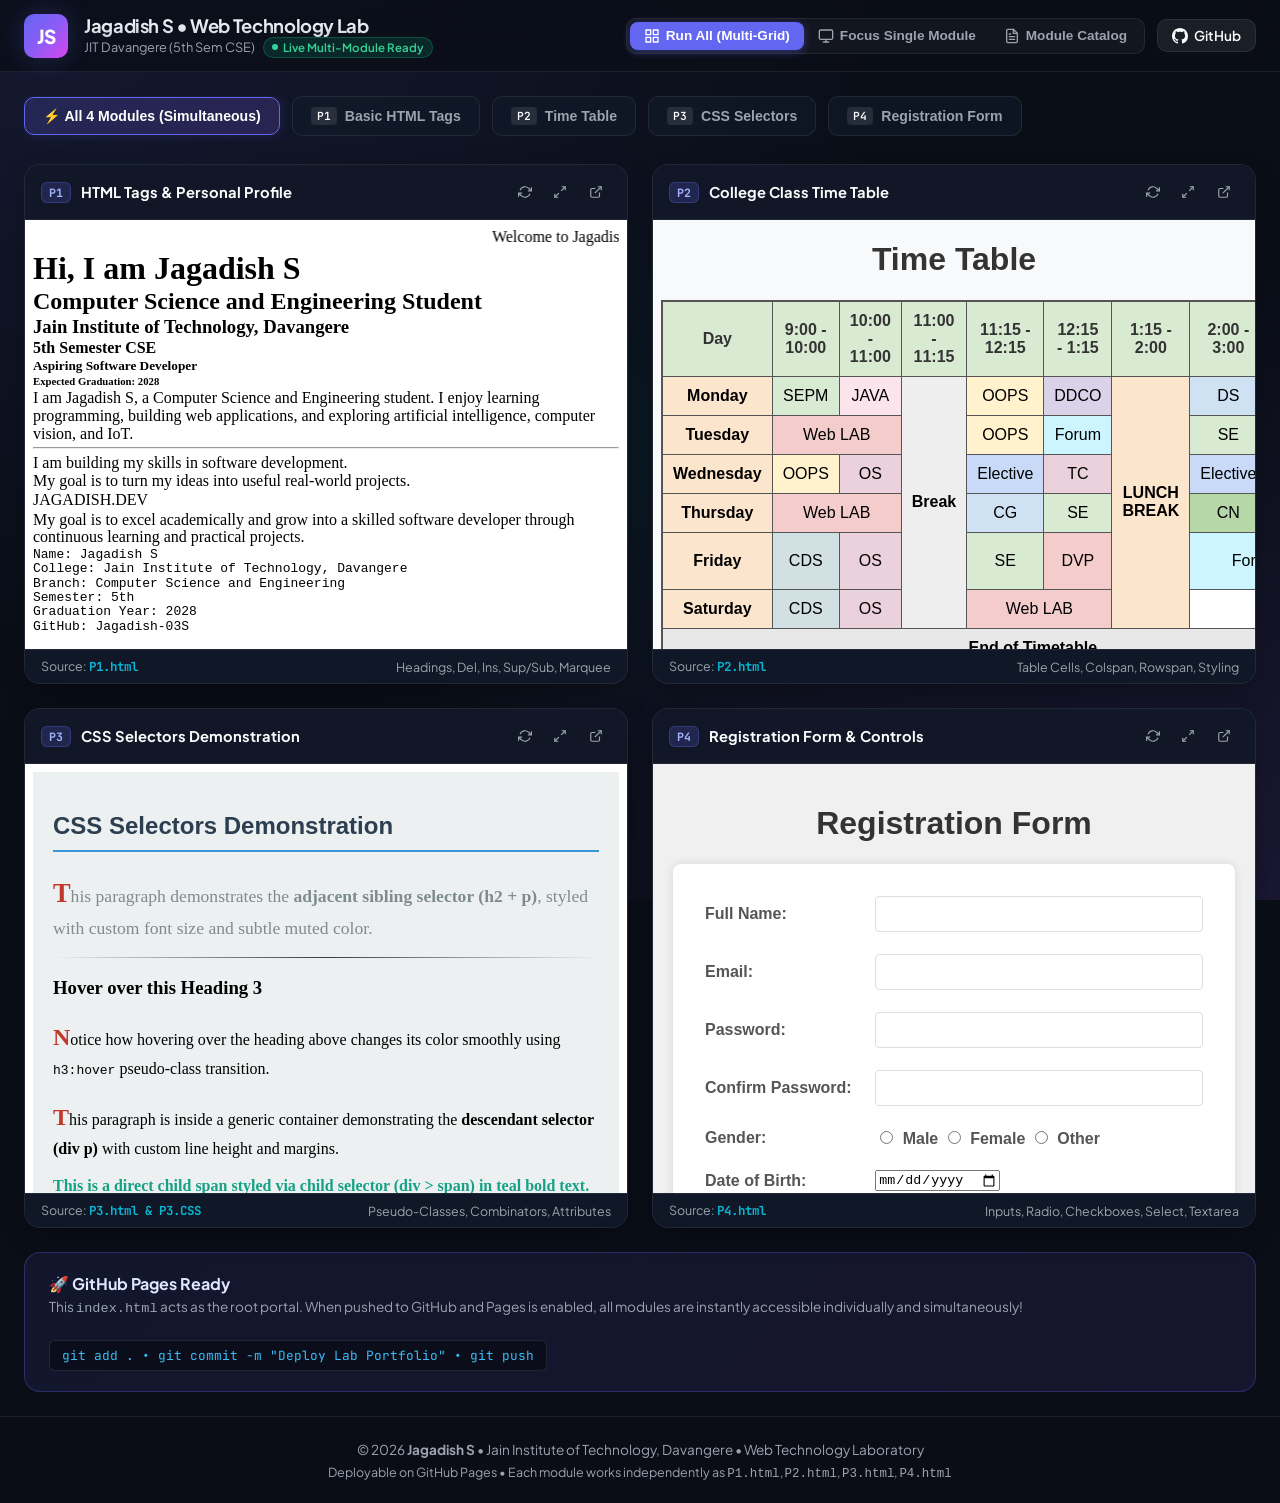
==== index.html @ 19f64f7c "feat: complete Web Technology Lab modules and central portal index.html" ====
<!DOCTYPE html>
<html lang="en">
<head>
    <meta charset="UTF-8">
    <meta name="viewport" content="width=device-width, initial-scale=1.0">
    <title>Web Technology Lab Portal | Jagadish S</title>
    <meta name="description" content="Web Technology Lab Portfolio showcasing all lab experiments as interactive separate modules, deployable to GitHub Pages.">
    
    <!-- Google Fonts -->
    <link rel="preconnect" href="https://fonts.googleapis.com">
    <link rel="preconnect" href="https://fonts.gstatic.com" crossorigin>
    <link href="https://fonts.googleapis.com/css2?family=Plus+Jakarta+Sans:wght@400;500;600;700;800&family=JetBrains+Mono:wght@400;500;600&display=swap" rel="stylesheet">

    <style>
        :root {
            --bg-primary: #0a0e17;
            --bg-secondary: #111827;
            --bg-card: rgba(17, 24, 39, 0.75);
            --bg-card-hover: rgba(31, 41, 55, 0.85);
            --border-color: rgba(255, 255, 255, 0.08);
            --border-hover: rgba(99, 102, 241, 0.5);
            --text-main: #f9fafb;
            --text-muted: #9ca3af;
            --accent-primary: #6366f1;
            --accent-secondary: #8b5cf6;
            --accent-cyan: #06b6d4;
            --accent-emerald: #10b981;
            --accent-amber: #f59e0b;
            --accent-gradient: linear-gradient(135deg, #6366f1 0%, #8b5cf6 50%, #d946ef 100%);
            --glow: 0 0 25px rgba(99, 102, 241, 0.25);
            --radius-lg: 16px;
            --radius-md: 10px;
            --radius-sm: 6px;
            --transition: all 0.25s cubic-bezier(0.4, 0, 0.2, 1);
        }

        * {
            box-sizing: border-box;
            margin: 0;
            padding: 0;
        }

        body {
            font-family: 'Plus Jakarta Sans', -apple-system, BlinkMacSystemFont, sans-serif;
            background-color: var(--bg-primary);
            color: var(--text-main);
            min-height: 100vh;
            display: flex;
            flex-direction: column;
            overflow-x: hidden;
            background-image: 
                radial-gradient(at 0% 0%, rgba(99, 102, 241, 0.12) 0px, transparent 50%),
                radial-gradient(at 100% 100%, rgba(139, 92, 246, 0.12) 0px, transparent 50%),
                radial-gradient(at 50% 50%, rgba(6, 182, 212, 0.06) 0px, transparent 50%);
            background-attachment: fixed;
        }

        /* Top Navigation Header */
        header {
            background: rgba(10, 14, 23, 0.8);
            backdrop-filter: blur(16px);
            -webkit-backdrop-filter: blur(16px);
            border-bottom: 1px solid var(--border-color);
            position: sticky;
            top: 0;
            z-index: 100;
            padding: 0.85rem 1.5rem;
        }

        .header-container {
            max-width: 1600px;
            margin: 0 auto;
            display: flex;
            align-items: center;
            justify-content: space-between;
            gap: 1rem;
            flex-wrap: wrap;
        }

        .brand-group {
            display: flex;
            align-items: center;
            gap: 1rem;
        }

        .brand-logo {
            width: 44px;
            height: 44px;
            background: var(--accent-gradient);
            border-radius: var(--radius-md);
            display: flex;
            align-items: center;
            justify-content: center;
            font-weight: 800;
            font-size: 1.2rem;
            color: white;
            box-shadow: var(--glow);
            letter-spacing: -0.5px;
        }

        .brand-text h1 {
            font-size: 1.15rem;
            font-weight: 700;
            letter-spacing: -0.02em;
            background: linear-gradient(180deg, #ffffff 0%, #cbd5e1 100%);
            -webkit-background-clip: text;
            -webkit-text-fill-color: transparent;
        }

        .brand-text p {
            font-size: 0.8rem;
            color: var(--text-muted);
            display: flex;
            align-items: center;
            gap: 0.5rem;
        }

        .badge-live {
            display: inline-flex;
            align-items: center;
            gap: 5px;
            background: rgba(16, 185, 129, 0.15);
            color: #34d399;
            font-size: 0.72rem;
            padding: 2px 8px;
            border-radius: 9999px;
            border: 1px solid rgba(16, 185, 129, 0.3);
            font-weight: 600;
        }

        .badge-live::before {
            content: '';
            width: 6px;
            height: 6px;
            background-color: #34d399;
            border-radius: 50%;
            animation: pulse 1.5s infinite;
        }

        @keyframes pulse {
            0% { transform: scale(0.95); box-shadow: 0 0 0 0 rgba(52, 211, 153, 0.7); }
            70% { transform: scale(1); box-shadow: 0 0 0 6px rgba(52, 211, 153, 0); }
            100% { transform: scale(0.95); box-shadow: 0 0 0 0 rgba(52, 211, 153, 0); }
        }

        /* View Mode Controls */
        .controls-group {
            display: flex;
            align-items: center;
            gap: 0.75rem;
            flex-wrap: wrap;
        }

        .view-pill-group {
            display: flex;
            background: rgba(255, 255, 255, 0.04);
            padding: 3px;
            border-radius: var(--radius-md);
            border: 1px solid var(--border-color);
        }

        .view-btn {
            background: transparent;
            border: none;
            color: var(--text-muted);
            padding: 6px 14px;
            font-size: 0.85rem;
            font-weight: 600;
            border-radius: calc(var(--radius-md) - 2px);
            cursor: pointer;
            transition: var(--transition);
            display: inline-flex;
            align-items: center;
            gap: 6px;
        }

        .view-btn:hover {
            color: var(--text-main);
        }

        .view-btn.active {
            background: var(--accent-primary);
            color: white;
            box-shadow: 0 2px 10px rgba(99, 102, 241, 0.4);
        }

        .btn-gh {
            display: inline-flex;
            align-items: center;
            gap: 6px;
            background: rgba(255, 255, 255, 0.07);
            border: 1px solid var(--border-color);
            color: var(--text-main);
            padding: 7px 14px;
            border-radius: var(--radius-md);
            font-size: 0.85rem;
            font-weight: 600;
            text-decoration: none;
            transition: var(--transition);
        }

        .btn-gh:hover {
            background: rgba(255, 255, 255, 0.12);
            border-color: rgba(255, 255, 255, 0.2);
            transform: translateY(-1px);
        }

        /* Main Workspace Container */
        main {
            flex: 1;
            max-width: 1600px;
            width: 100%;
            margin: 0 auto;
            padding: 1.5rem;
            display: flex;
            flex-direction: column;
            gap: 1.5rem;
        }

        /* Quick Module Selection Pills */
        .module-selector-bar {
            display: flex;
            align-items: center;
            gap: 0.75rem;
            overflow-x: auto;
            padding-bottom: 0.25rem;
            scrollbar-width: thin;
        }

        .module-tab-btn {
            background: var(--bg-card);
            border: 1px solid var(--border-color);
            color: var(--text-muted);
            padding: 10px 18px;
            border-radius: var(--radius-md);
            font-size: 0.88rem;
            font-weight: 600;
            cursor: pointer;
            transition: var(--transition);
            white-space: nowrap;
            display: flex;
            align-items: center;
            gap: 8px;
        }

        .module-tab-btn:hover {
            background: var(--bg-card-hover);
            color: var(--text-main);
            border-color: rgba(255, 255, 255, 0.2);
        }

        .module-tab-btn.active {
            background: linear-gradient(135deg, rgba(99, 102, 241, 0.2) 0%, rgba(139, 92, 246, 0.2) 100%);
            border-color: var(--accent-primary);
            color: #fff;
            box-shadow: 0 0 15px rgba(99, 102, 241, 0.2);
        }

        .module-tab-btn .tag {
            font-size: 0.7rem;
            padding: 2px 6px;
            border-radius: 4px;
            background: rgba(255, 255, 255, 0.1);
            color: var(--text-main);
            font-family: 'JetBrains Mono', monospace;
        }

        /* --------------------------------------------- */
        /* MODE 1: MULTI-MODULE SIMULTANEOUS GRID VIEW   */
        /* (Runs ALL files at a single time!)            */
        /* --------------------------------------------- */
        .multi-grid-view {
            display: grid;
            grid-template-columns: repeat(2, 1fr);
            gap: 1.5rem;
            width: 100%;
        }

        @media (max-width: 1024px) {
            .multi-grid-view {
                grid-template-columns: 1fr;
            }
        }

        .module-card {
            background: var(--bg-card);
            backdrop-filter: blur(12px);
            border: 1px solid var(--border-color);
            border-radius: var(--radius-lg);
            overflow: hidden;
            display: flex;
            flex-direction: column;
            transition: var(--transition);
            box-shadow: 0 10px 30px -10px rgba(0, 0, 0, 0.5);
            height: 520px;
        }

        .module-card:hover {
            border-color: var(--border-hover);
            box-shadow: 0 12px 35px -5px rgba(99, 102, 241, 0.18);
        }

        .card-header {
            padding: 0.75rem 1rem;
            background: rgba(17, 24, 39, 0.95);
            border-bottom: 1px solid var(--border-color);
            display: flex;
            align-items: center;
            justify-content: space-between;
            gap: 0.5rem;
        }

        .card-title-group {
            display: flex;
            align-items: center;
            gap: 0.65rem;
            min-width: 0;
        }

        .card-badge {
            font-family: 'JetBrains Mono', monospace;
            font-size: 0.72rem;
            font-weight: 700;
            padding: 2px 7px;
            border-radius: var(--radius-sm);
            background: rgba(99, 102, 241, 0.2);
            color: #a5b4fc;
            border: 1px solid rgba(99, 102, 241, 0.3);
            white-space: nowrap;
        }

        .card-title {
            font-size: 0.92rem;
            font-weight: 700;
            white-space: nowrap;
            overflow: hidden;
            text-overflow: ellipsis;
        }

        .card-actions {
            display: flex;
            align-items: center;
            gap: 0.35rem;
        }

        .icon-btn {
            background: transparent;
            border: 1px solid transparent;
            color: var(--text-muted);
            width: 30px;
            height: 30px;
            border-radius: var(--radius-sm);
            display: inline-flex;
            align-items: center;
            justify-content: center;
            cursor: pointer;
            transition: var(--transition);
            text-decoration: none;
        }

        .icon-btn:hover {
            background: rgba(255, 255, 255, 0.08);
            color: var(--text-main);
            border-color: var(--border-color);
        }

        .card-viewport {
            flex: 1;
            background: #ffffff;
            position: relative;
        }

        .card-iframe {
            width: 100%;
            height: 100%;
            border: none;
            display: block;
            background: #ffffff;
        }

        .card-footer {
            padding: 0.5rem 1rem;
            background: rgba(17, 24, 39, 0.9);
            border-top: 1px solid var(--border-color);
            display: flex;
            align-items: center;
            justify-content: space-between;
            font-size: 0.78rem;
            color: var(--text-muted);
        }

        .card-footer .file-path {
            font-family: 'JetBrains Mono', monospace;
            color: var(--accent-cyan);
        }

        /* --------------------------------------------- */
        /* MODE 2: FOCUSED SINGLE-MODULE VIEW            */
        /* --------------------------------------------- */
        .focused-view {
            display: none;
            flex-direction: column;
            gap: 1rem;
            width: 100%;
            flex: 1;
        }

        .focused-view.active {
            display: flex;
        }

        .focus-toolbar {
            background: var(--bg-card);
            border: 1px solid var(--border-color);
            border-radius: var(--radius-lg);
            padding: 1rem 1.25rem;
            display: flex;
            align-items: center;
            justify-content: space-between;
            gap: 1rem;
            flex-wrap: wrap;
        }

        .focus-info h2 {
            font-size: 1.25rem;
            font-weight: 700;
            display: flex;
            align-items: center;
            gap: 0.6rem;
        }

        .focus-info p {
            font-size: 0.85rem;
            color: var(--text-muted);
            margin-top: 0.2rem;
        }

        .focus-tools {
            display: flex;
            align-items: center;
            gap: 0.5rem;
        }

        .device-selector {
            display: flex;
            background: rgba(255, 255, 255, 0.05);
            padding: 3px;
            border-radius: var(--radius-md);
            border: 1px solid var(--border-color);
        }

        .device-btn {
            background: transparent;
            border: none;
            color: var(--text-muted);
            padding: 5px 10px;
            font-size: 0.8rem;
            font-weight: 600;
            border-radius: var(--radius-sm);
            cursor: pointer;
            transition: var(--transition);
        }

        .device-btn.active {
            background: rgba(255, 255, 255, 0.15);
            color: var(--text-main);
        }

        .btn-action {
            display: inline-flex;
            align-items: center;
            gap: 6px;
            background: rgba(99, 102, 241, 0.15);
            border: 1px solid rgba(99, 102, 241, 0.3);
            color: #c7d2fe;
            padding: 7px 14px;
            border-radius: var(--radius-md);
            font-size: 0.84rem;
            font-weight: 600;
            cursor: pointer;
            text-decoration: none;
            transition: var(--transition);
        }

        .btn-action:hover {
            background: var(--accent-primary);
            color: white;
        }

        .focus-stage {
            flex: 1;
            min-height: 700px;
            background: var(--bg-card);
            border: 1px solid var(--border-color);
            border-radius: var(--radius-lg);
            overflow: hidden;
            display: flex;
            justify-content: center;
            align-items: stretch;
            padding: 0;
            position: relative;
        }

        .focus-viewport-wrapper {
            width: 100%;
            height: 100%;
            margin: 0 auto;
            transition: width 0.3s ease;
            background: #ffffff;
            box-shadow: 0 0 40px rgba(0, 0, 0, 0.6);
        }

        .focus-viewport-wrapper.tablet {
            max-width: 768px;
            border-left: 2px solid var(--border-color);
            border-right: 2px solid var(--border-color);
        }

        .focus-viewport-wrapper.mobile {
            max-width: 390px;
            border-left: 2px solid var(--border-color);
            border-right: 2px solid var(--border-color);
        }

        .focus-iframe {
            width: 100%;
            height: 100%;
            border: none;
            display: block;
        }

        /* --------------------------------------------- */
        /* MODE 3: OVERVIEW & CARDS                      */
        /* --------------------------------------------- */
        .overview-view {
            display: none;
            grid-template-columns: repeat(auto-fit, minmax(320px, 1fr));
            gap: 1.5rem;
            width: 100%;
        }

        .overview-view.active {
            display: grid;
        }

        .module-summary-card {
            background: var(--bg-card);
            border: 1px solid var(--border-color);
            border-radius: var(--radius-lg);
            padding: 1.5rem;
            display: flex;
            flex-direction: column;
            gap: 1rem;
            transition: var(--transition);
            position: relative;
            overflow: hidden;
        }

        .module-summary-card::before {
            content: '';
            position: absolute;
            top: 0;
            left: 0;
            width: 4px;
            height: 100%;
            background: var(--accent-gradient);
            opacity: 0;
            transition: var(--transition);
        }

        .module-summary-card:hover {
            border-color: var(--border-hover);
            transform: translateY(-4px);
            box-shadow: 0 15px 35px -10px rgba(99, 102, 241, 0.2);
        }

        .module-summary-card:hover::before {
            opacity: 1;
        }

        .summary-header {
            display: flex;
            align-items: center;
            justify-content: space-between;
        }

        .summary-badge {
            font-family: 'JetBrains Mono', monospace;
            font-size: 0.75rem;
            font-weight: 700;
            padding: 3px 8px;
            border-radius: var(--radius-sm);
            background: rgba(99, 102, 241, 0.2);
            color: #a5b4fc;
        }

        .summary-title {
            font-size: 1.15rem;
            font-weight: 700;
            margin-top: 0.4rem;
        }

        .summary-desc {
            font-size: 0.88rem;
            color: var(--text-muted);
            line-height: 1.5;
            flex: 1;
        }

        .summary-tags {
            display: flex;
            flex-wrap: wrap;
            gap: 0.4rem;
        }

        .summary-tag {
            font-size: 0.72rem;
            padding: 3px 8px;
            border-radius: 4px;
            background: rgba(255, 255, 255, 0.05);
            color: var(--text-muted);
            border: 1px solid rgba(255, 255, 255, 0.05);
        }

        .summary-actions {
            display: flex;
            gap: 0.75rem;
            margin-top: 0.5rem;
        }

        .summary-btn {
            flex: 1;
            text-align: center;
            padding: 8px 14px;
            border-radius: var(--radius-md);
            font-size: 0.84rem;
            font-weight: 600;
            text-decoration: none;
            transition: var(--transition);
        }

        .summary-btn-primary {
            background: var(--accent-primary);
            color: white;
        }

        .summary-btn-primary:hover {
            background: var(--accent-secondary);
        }

        .summary-btn-secondary {
            background: rgba(255, 255, 255, 0.06);
            border: 1px solid var(--border-color);
            color: var(--text-main);
        }

        .summary-btn-secondary:hover {
            background: rgba(255, 255, 255, 0.12);
        }

        /* Deployment Info Banner */
        .deploy-banner {
            background: linear-gradient(135deg, rgba(99, 102, 241, 0.1) 0%, rgba(139, 92, 246, 0.1) 100%);
            border: 1px solid rgba(99, 102, 241, 0.3);
            border-radius: var(--radius-lg);
            padding: 1.25rem 1.5rem;
            display: flex;
            align-items: center;
            justify-content: space-between;
            gap: 1.5rem;
            flex-wrap: wrap;
        }

        .deploy-text h3 {
            font-size: 1rem;
            font-weight: 700;
            color: #e0e7ff;
            margin-bottom: 0.25rem;
        }

        .deploy-text p {
            font-size: 0.85rem;
            color: var(--text-muted);
        }

        .deploy-steps-code {
            font-family: 'JetBrains Mono', monospace;
            background: rgba(0, 0, 0, 0.4);
            padding: 6px 12px;
            border-radius: var(--radius-sm);
            font-size: 0.8rem;
            color: #38bdf8;
            border: 1px solid rgba(255, 255, 255, 0.1);
        }

        /* Footer */
        footer {
            margin-top: auto;
            border-top: 1px solid var(--border-color);
            padding: 1.5rem;
            text-align: center;
            font-size: 0.85rem;
            color: var(--text-muted);
            background: rgba(10, 14, 23, 0.9);
        }

        footer a {
            color: var(--accent-cyan);
            text-decoration: none;
        }

        footer a:hover {
            text-decoration: underline;
        }
    </style>
</head>
<body>

    <!-- Sticky Navigation Header -->
    <header>
        <div class="header-container">
            <div class="brand-group">
                <div class="brand-logo">JS</div>
                <div class="brand-text">
                    <h1>Jagadish S &bull; Web Technology Lab</h1>
                    <p>
                        <span>JIT Davangere (5th Sem CSE)</span>
                        <span class="badge-live">Live Multi-Module Ready</span>
                    </p>
                </div>
            </div>

            <div class="controls-group">
                <!-- Mode Switcher -->
                <div class="view-pill-group">
                    <button class="view-btn active" id="btnModeMulti" onclick="switchMainView('multi')">
                        <svg width="16" height="16" viewBox="0 0 24 24" fill="none" stroke="currentColor" stroke-width="2" stroke-linecap="round" stroke-linejoin="round"><rect x="3" y="3" width="7" height="7"></rect><rect x="14" y="3" width="7" height="7"></rect><rect x="14" y="14" width="7" height="7"></rect><rect x="3" y="14" width="7" height="7"></rect></svg>
                        Run All (Multi-Grid)
                    </button>
                    <button class="view-btn" id="btnModeFocus" onclick="switchMainView('focus')">
                        <svg width="16" height="16" viewBox="0 0 24 24" fill="none" stroke="currentColor" stroke-width="2" stroke-linecap="round" stroke-linejoin="round"><rect x="2" y="3" width="20" height="14" rx="2" ry="2"></rect><line x1="8" y1="21" x2="16" y2="21"></line><line x1="12" y1="17" x2="12" y2="21"></line></svg>
                        Focus Single Module
                    </button>
                    <button class="view-btn" id="btnModeOverview" onclick="switchMainView('overview')">
                        <svg width="16" height="16" viewBox="0 0 24 24" fill="none" stroke="currentColor" stroke-width="2" stroke-linecap="round" stroke-linejoin="round"><path d="M14 2H6a2 2 0 0 0-2 2v16a2 2 0 0 0 2 2h12a2 2 0 0 0 2-2V8z"></path><polyline points="14 2 14 8 20 8"></polyline><line x1="16" y1="13" x2="8" y2="13"></line><line x1="16" y1="17" x2="8" y2="17"></line><polyline points="10 9 9 9 8 9"></polyline></svg>
                        Module Catalog
                    </button>
                </div>

                <!-- GitHub Profile Link -->
                <a href="https://github.com/Jagadish-03S" target="_blank" rel="noopener noreferrer" class="btn-gh">
                    <svg width="16" height="16" viewBox="0 0 24 24" fill="currentColor"><path d="M12 0C5.37 0 0 5.37 0 12c0 5.31 3.435 9.795 8.205 11.385.6.105.825-.255.825-.57 0-.285-.015-1.23-.015-2.235-3.015.555-3.795-.735-4.035-1.41-.135-.345-.72-1.41-1.23-1.695-.42-.225-1.02-.78-.015-.795.945-.015 1.62.87 1.845 1.23 1.08 1.815 2.805 1.305 3.495.99.105-.78.42-1.305.765-1.605-2.67-.3-5.46-1.335-5.46-5.925 0-1.305.465-2.385 1.23-3.225-.12-.3-.54-1.53.12-3.18 0 0 1.005-.315 3.3 1.23.96-.27 1.98-.405 3-.405s2.04.135 3 .405c2.295-1.56 3.3-1.23 3.3-1.23.66 1.65.24 2.88.12 3.18.765.84 1.23 1.905 1.23 3.225 0 4.605-2.805 5.625-5.475 5.925.435.375.81 1.095.81 2.22 0 1.605-.015 2.895-.015 3.3 0 .315.225.69.825.57A12.02 12.02 0 0024 12c0-6.63-5.37-12-12-12z"/></svg>
                    GitHub
                </a>
            </div>
        </div>
    </header>

    <!-- Main Content Area -->
    <main>

        <!-- Quick Switcher Bar -->
        <div class="module-selector-bar">
            <button class="module-tab-btn active" id="pillAll" onclick="switchMainView('multi')">
                <span>⚡ All 4 Modules (Simultaneous)</span>
            </button>
            <button class="module-tab-btn" id="pillP1" onclick="selectFocusModule('P1.html', 'Program 1: HTML Formatting & Profile', 'Core HTML5 semantic & text tags', this)">
                <span class="tag">P1</span>
                <span>Basic HTML Tags</span>
            </button>
            <button class="module-tab-btn" id="pillP2" onclick="selectFocusModule('P2.html', 'Program 2: College Timetable', 'HTML tables, rowspans, and colspans', this)">
                <span class="tag">P2</span>
                <span>Time Table</span>
            </button>
            <button class="module-tab-btn" id="pillP3" onclick="selectFocusModule('P3.html', 'Program 3: CSS Selectors Showcase', 'Adjacent sibling, attribute, pseudo selectors', this)">
                <span class="tag">P3</span>
                <span>CSS Selectors</span>
            </button>
            <button class="module-tab-btn" id="pillP4" onclick="selectFocusModule('P4.html', 'Program 4: Registration Form', 'Form controls, validation, table layout', this)">
                <span class="tag">P4</span>
                <span>Registration Form</span>
            </button>
        </div>

        <!-- ----------------------------------------------------------------- -->
        <!-- VIEW 1: MULTI-GRID VIEW (RUNS ALL FILES AT A SINGLE TIME)         -->
        <!-- ----------------------------------------------------------------- -->
        <div class="multi-grid-view" id="multiGridView">
            
            <!-- Module 1 Card -->
            <div class="module-card">
                <div class="card-header">
                    <div class="card-title-group">
                        <span class="card-badge">P1</span>
                        <span class="card-title">HTML Tags & Personal Profile</span>
                    </div>
                    <div class="card-actions">
                        <button class="icon-btn" title="Reload Module" onclick="reloadIframe('frameP1')">
                            <svg width="14" height="14" viewBox="0 0 24 24" fill="none" stroke="currentColor" stroke-width="2"><path d="M23 4v6h-6"></path><path d="M1 20v-6h6"></path><path d="M3.51 9a9 9 0 0 1 14.85-3.36L23 10M1 14l4.64 4.36A9 9 0 0 0 20.49 15"></path></svg>
                        </button>
                        <button class="icon-btn" title="Focus View" onclick="selectFocusModule('P1.html', 'Program 1: HTML Formatting & Profile', 'Core HTML5 semantic & text tags', document.getElementById('pillP1'))">
                            <svg width="14" height="14" viewBox="0 0 24 24" fill="none" stroke="currentColor" stroke-width="2"><polyline points="15 3 21 3 21 9"></polyline><polyline points="9 21 3 21 3 15"></polyline><line x1="21" y1="3" x2="14" y2="10"></line><line x1="3" y1="21" x2="10" y2="14"></line></svg>
                        </button>
                        <a href="P1.html" target="_blank" class="icon-btn" title="Open Standalone Page">
                            <svg width="14" height="14" viewBox="0 0 24 24" fill="none" stroke="currentColor" stroke-width="2"><path d="M18 13v6a2 2 0 0 1-2 2H5a2 2 0 0 1-2-2V8a2 2 0 0 1 2-2h6"></path><polyline points="15 3 21 3 21 9"></polyline><line x1="10" y1="14" x2="21" y2="3"></line></svg>
                        </a>
                    </div>
                </div>
                <div class="card-viewport">
                    <iframe src="P1.html" id="frameP1" class="card-iframe" title="Module 1 - Basic HTML Tags"></iframe>
                </div>
                <div class="card-footer">
                    <span>Source: <strong class="file-path">P1.html</strong></span>
                    <span>Headings, Del, Ins, Sup/Sub, Marquee</span>
                </div>
            </div>

            <!-- Module 2 Card -->
            <div class="module-card">
                <div class="card-header">
                    <div class="card-title-group">
                        <span class="card-badge">P2</span>
                        <span class="card-title">College Class Time Table</span>
                    </div>
                    <div class="card-actions">
                        <button class="icon-btn" title="Reload Module" onclick="reloadIframe('frameP2')">
                            <svg width="14" height="14" viewBox="0 0 24 24" fill="none" stroke="currentColor" stroke-width="2"><path d="M23 4v6h-6"></path><path d="M1 20v-6h6"></path><path d="M3.51 9a9 9 0 0 1 14.85-3.36L23 10M1 14l4.64 4.36A9 9 0 0 0 20.49 15"></path></svg>
                        </button>
                        <button class="icon-btn" title="Focus View" onclick="selectFocusModule('P2.html', 'Program 2: College Timetable', 'HTML tables, rowspans, and colspans', document.getElementById('pillP2'))">
                            <svg width="14" height="14" viewBox="0 0 24 24" fill="none" stroke="currentColor" stroke-width="2"><polyline points="15 3 21 3 21 9"></polyline><polyline points="9 21 3 21 3 15"></polyline><line x1="21" y1="3" x2="14" y2="10"></line><line x1="3" y1="21" x2="10" y2="14"></line></svg>
                        </button>
                        <a href="P2.html" target="_blank" class="icon-btn" title="Open Standalone Page">
                            <svg width="14" height="14" viewBox="0 0 24 24" fill="none" stroke="currentColor" stroke-width="2"><path d="M18 13v6a2 2 0 0 1-2 2H5a2 2 0 0 1-2-2V8a2 2 0 0 1 2-2h6"></path><polyline points="15 3 21 3 21 9"></polyline><line x1="10" y1="14" x2="21" y2="3"></line></svg>
                        </a>
                    </div>
                </div>
                <div class="card-viewport">
                    <iframe src="P2.html" id="frameP2" class="card-iframe" title="Module 2 - Timetable"></iframe>
                </div>
                <div class="card-footer">
                    <span>Source: <strong class="file-path">P2.html</strong></span>
                    <span>Table Cells, Colspan, Rowspan, Styling</span>
                </div>
            </div>

            <!-- Module 3 Card -->
            <div class="module-card">
                <div class="card-header">
                    <div class="card-title-group">
                        <span class="card-badge">P3</span>
                        <span class="card-title">CSS Selectors Demonstration</span>
                    </div>
                    <div class="card-actions">
                        <button class="icon-btn" title="Reload Module" onclick="reloadIframe('frameP3')">
                            <svg width="14" height="14" viewBox="0 0 24 24" fill="none" stroke="currentColor" stroke-width="2"><path d="M23 4v6h-6"></path><path d="M1 20v-6h6"></path><path d="M3.51 9a9 9 0 0 1 14.85-3.36L23 10M1 14l4.64 4.36A9 9 0 0 0 20.49 15"></path></svg>
                        </button>
                        <button class="icon-btn" title="Focus View" onclick="selectFocusModule('P3.html', 'Program 3: CSS Selectors Showcase', 'Adjacent sibling, attribute, pseudo selectors', document.getElementById('pillP3'))">
                            <svg width="14" height="14" viewBox="0 0 24 24" fill="none" stroke="currentColor" stroke-width="2"><polyline points="15 3 21 3 21 9"></polyline><polyline points="9 21 3 21 3 15"></polyline><line x1="21" y1="3" x2="14" y2="10"></line><line x1="3" y1="21" x2="10" y2="14"></line></svg>
                        </button>
                        <a href="P3.html" target="_blank" class="icon-btn" title="Open Standalone Page">
                            <svg width="14" height="14" viewBox="0 0 24 24" fill="none" stroke="currentColor" stroke-width="2"><path d="M18 13v6a2 2 0 0 1-2 2H5a2 2 0 0 1-2-2V8a2 2 0 0 1 2-2h6"></path><polyline points="15 3 21 3 21 9"></polyline><line x1="10" y1="14" x2="21" y2="3"></line></svg>
                        </a>
                    </div>
                </div>
                <div class="card-viewport">
                    <iframe src="P3.html" id="frameP3" class="card-iframe" title="Module 3 - CSS Selectors"></iframe>
                </div>
                <div class="card-footer">
                    <span>Source: <strong class="file-path">P3.html & P3.CSS</strong></span>
                    <span>Pseudo-Classes, Combinators, Attributes</span>
                </div>
            </div>

            <!-- Module 4 Card -->
            <div class="module-card">
                <div class="card-header">
                    <div class="card-title-group">
                        <span class="card-badge">P4</span>
                        <span class="card-title">Registration Form & Controls</span>
                    </div>
                    <div class="card-actions">
                        <button class="icon-btn" title="Reload Module" onclick="reloadIframe('frameP4')">
                            <svg width="14" height="14" viewBox="0 0 24 24" fill="none" stroke="currentColor" stroke-width="2"><path d="M23 4v6h-6"></path><path d="M1 20v-6h6"></path><path d="M3.51 9a9 9 0 0 1 14.85-3.36L23 10M1 14l4.64 4.36A9 9 0 0 0 20.49 15"></path></svg>
                        </button>
                        <button class="icon-btn" title="Focus View" onclick="selectFocusModule('P4.html', 'Program 4: Registration Form', 'Form controls, validation, table layout', document.getElementById('pillP4'))">
                            <svg width="14" height="14" viewBox="0 0 24 24" fill="none" stroke="currentColor" stroke-width="2"><polyline points="15 3 21 3 21 9"></polyline><polyline points="9 21 3 21 3 15"></polyline><line x1="21" y1="3" x2="14" y2="10"></line><line x1="3" y1="21" x2="10" y2="14"></line></svg>
                        </button>
                        <a href="P4.html" target="_blank" class="icon-btn" title="Open Standalone Page">
                            <svg width="14" height="14" viewBox="0 0 24 24" fill="none" stroke="currentColor" stroke-width="2"><path d="M18 13v6a2 2 0 0 1-2 2H5a2 2 0 0 1-2-2V8a2 2 0 0 1 2-2h6"></path><polyline points="15 3 21 3 21 9"></polyline><line x1="10" y1="14" x2="21" y2="3"></line></svg>
                        </a>
                    </div>
                </div>
                <div class="card-viewport">
                    <iframe src="P4.html" id="frameP4" class="card-iframe" title="Module 4 - Registration Form"></iframe>
                </div>
                <div class="card-footer">
                    <span>Source: <strong class="file-path">P4.html</strong></span>
                    <span>Inputs, Radio, Checkboxes, Select, Textarea</span>
                </div>
            </div>

        </div>

        <!-- ----------------------------------------------------------------- -->
        <!-- VIEW 2: FOCUSED SINGLE-MODULE VIEW WITH DEVICE RESPONSIVE MODES    -->
        <!-- ----------------------------------------------------------------- -->
        <div class="focused-view" id="focusedView">
            <div class="focus-toolbar">
                <div class="focus-info">
                    <h2 id="focusTitle">Program 1: HTML Formatting & Personal Profile</h2>
                    <p id="focusDesc">Demonstration of core HTML5 semantic and text formatting tags</p>
                </div>
                <div class="focus-tools">
                    <!-- Responsive device preview selector -->
                    <div class="device-selector">
                        <button class="device-btn active" onclick="setDeviceView('desktop', this)">🖥️ Desktop</button>
                        <button class="device-btn" onclick="setDeviceView('tablet', this)">📱 Tablet</button>
                        <button class="device-btn" onclick="setDeviceView('mobile', this)">📱 Mobile</button>
                    </div>

                    <button class="btn-action" onclick="reloadIframe('focusFrame')">
                        <svg width="14" height="14" viewBox="0 0 24 24" fill="none" stroke="currentColor" stroke-width="2"><path d="M23 4v6h-6"></path><path d="M1 20v-6h6"></path><path d="M3.51 9a9 9 0 0 1 14.85-3.36L23 10M1 14l4.64 4.36A9 9 0 0 0 20.49 15"></path></svg>
                        Reload
                    </button>

                    <a href="P1.html" id="focusOpenLink" target="_blank" class="btn-action">
                        <svg width="14" height="14" viewBox="0 0 24 24" fill="none" stroke="currentColor" stroke-width="2"><path d="M18 13v6a2 2 0 0 1-2 2H5a2 2 0 0 1-2-2V8a2 2 0 0 1 2-2h6"></path><polyline points="15 3 21 3 21 9"></polyline><line x1="10" y1="14" x2="21" y2="3"></line></svg>
                        Open Standalone
                    </a>
                </div>
            </div>

            <div class="focus-stage">
                <div class="focus-viewport-wrapper" id="focusWrapper">
                    <iframe src="P1.html" id="focusFrame" class="focus-iframe" title="Active Focused Module"></iframe>
                </div>
            </div>
        </div>

        <!-- ----------------------------------------------------------------- -->
        <!-- VIEW 3: MODULE CATALOG / OVERVIEW                                 -->
        <!-- ----------------------------------------------------------------- -->
        <div class="overview-view" id="overviewView">
            
            <div class="module-summary-card">
                <div class="summary-header">
                    <span class="summary-badge">Module 01</span>
                    <span style="font-size: 1.5rem;">📄</span>
                </div>
                <div class="summary-title">P1.html — Basic HTML Tags</div>
                <p class="summary-desc">Personal profile webpage showcasing standard HTML5 headings, line breaks, horizontal rules, preformatted blocks, blockquote, and text formatting (mark, del, ins, sup, sub, code).</p>
                <div class="summary-tags">
                    <span class="summary-tag">h1-h6</span>
                    <span class="summary-tag">&lt;marquee&gt;</span>
                    <span class="summary-tag">&lt;pre&gt;</span>
                    <span class="summary-tag">&lt;blockquote&gt;</span>
                    <span class="summary-tag">formatting</span>
                </div>
                <div class="summary-actions">
                    <button class="summary-btn summary-btn-primary" onclick="selectFocusModule('P1.html', 'Program 1: HTML Formatting & Profile', 'Core HTML5 semantic & text tags', document.getElementById('pillP1'))">Interactive View</button>
                    <a href="P1.html" target="_blank" class="summary-btn summary-btn-secondary">Open File</a>
                </div>
            </div>

            <div class="module-summary-card">
                <div class="summary-header">
                    <span class="summary-badge">Module 02</span>
                    <span style="font-size: 1.5rem;">📅</span>
                </div>
                <div class="summary-title">P2.html — Time Table</div>
                <p class="summary-desc">Comprehensive semester timetable structured with HTML tables, utilizing table headers, row groupings, colspan, rowspan, lunch breaks, and color-coded subject indicators.</p>
                <div class="summary-tags">
                    <span class="summary-tag">&lt;table&gt;</span>
                    <span class="summary-tag">&lt;thead&gt;</span>
                    <span class="summary-tag">&lt;tbody&gt;</span>
                    <span class="summary-tag">colspan</span>
                    <span class="summary-tag">rowspan</span>
                </div>
                <div class="summary-actions">
                    <button class="summary-btn summary-btn-primary" onclick="selectFocusModule('P2.html', 'Program 2: College Timetable', 'HTML tables, rowspans, and colspans', document.getElementById('pillP2'))">Interactive View</button>
                    <a href="P2.html" target="_blank" class="summary-btn summary-btn-secondary">Open File</a>
                </div>
            </div>

            <div class="module-summary-card">
                <div class="summary-header">
                    <span class="summary-badge">Module 03</span>
                    <span style="font-size: 1.5rem;">🎨</span>
                </div>
                <div class="summary-title">P3.html & P3.CSS — Selectors</div>
                <p class="summary-desc">Deep-dive into CSS selector mechanics including adjacent sibling (+), child (>), descendant, attribute selectors [lang], [datetime], hover pseudo-classes, and first-letter pseudo-elements.</p>
                <div class="summary-tags">
                    <span class="summary-tag">CSS Selectors</span>
                    <span class="summary-tag">:hover</span>
                    <span class="summary-tag">::first-letter</span>
                    <span class="summary-tag">Combinators</span>
                </div>
                <div class="summary-actions">
                    <button class="summary-btn summary-btn-primary" onclick="selectFocusModule('P3.html', 'Program 3: CSS Selectors Showcase', 'Adjacent sibling, attribute, pseudo selectors', document.getElementById('pillP3'))">Interactive View</button>
                    <a href="P3.html" target="_blank" class="summary-btn summary-btn-secondary">Open File</a>
                </div>
            </div>

            <div class="module-summary-card">
                <div class="summary-header">
                    <span class="summary-badge">Module 04</span>
                    <span style="font-size: 1.5rem;">📝</span>
                </div>
                <div class="summary-title">P4.html — Registration Form</div>
                <p class="summary-desc">Complete user registration interface featuring structured form inputs: text, email, password, gender radio buttons, interests checkboxes, country select options, and textarea.</p>
                <div class="summary-tags">
                    <span class="summary-tag">&lt;form&gt;</span>
                    <span class="summary-tag">&lt;input&gt;</span>
                    <span class="summary-tag">&lt;select&gt;</span>
                    <span class="summary-tag">&lt;textarea&gt;</span>
                    <span class="summary-tag">Validation</span>
                </div>
                <div class="summary-actions">
                    <button class="summary-btn summary-btn-primary" onclick="selectFocusModule('P4.html', 'Program 4: Registration Form', 'Form controls, validation, table layout', document.getElementById('pillP4'))">Interactive View</button>
                    <a href="P4.html" target="_blank" class="summary-btn summary-btn-secondary">Open File</a>
                </div>
            </div>

        </div>

        <!-- Deployment Info Banner -->
        <div class="deploy-banner">
            <div class="deploy-text">
                <h3>🚀 GitHub Pages Ready</h3>
                <p>This <code>index.html</code> acts as the root portal. When pushed to GitHub and Pages is enabled, all modules are instantly accessible individually and simultaneously!</p>
            </div>
            <div class="deploy-steps-code">
                git add . &bull; git commit -m "Deploy Lab Portfolio" &bull; git push
            </div>
        </div>

    </main>

    <!-- Footer -->
    <footer>
        <p>&copy; 2026 <strong>Jagadish S</strong> &bull; Jain Institute of Technology, Davangere &bull; Web Technology Laboratory</p>
        <p style="margin-top: 0.35rem; font-size: 0.78rem;">Deployable on GitHub Pages &bull; Each module works independently as <code>P1.html</code>, <code>P2.html</code>, <code>P3.html</code>, <code>P4.html</code></p>
    </footer>

    <!-- Interactive Script -->
    <script>
        // Switch between Multi-Grid, Focus Mode, and Catalog Overview
        function switchMainView(mode) {
            const multiView = document.getElementById('multiGridView');
            const focusView = document.getElementById('focusedView');
            const overviewView = document.getElementById('overviewView');

            const btnMulti = document.getElementById('btnModeMulti');
            const btnFocus = document.getElementById('btnModeFocus');
            const btnOverview = document.getElementById('btnModeOverview');
            const pillAll = document.getElementById('pillAll');

            // Reset tab highlights
            document.querySelectorAll('.view-btn').forEach(b => b.classList.remove('active'));
            document.querySelectorAll('.module-tab-btn').forEach(b => b.classList.remove('active'));

            if (mode === 'multi') {
                multiView.style.display = 'grid';
                focusView.classList.remove('active');
                focusView.style.display = 'none';
                overviewView.classList.remove('active');
                overviewView.style.display = 'none';
                
                btnMulti.classList.add('active');
                pillAll.classList.add('active');
            } else if (mode === 'focus') {
                multiView.style.display = 'none';
                focusView.classList.add('active');
                focusView.style.display = 'flex';
                overviewView.classList.remove('active');
                overviewView.style.display = 'none';
                
                btnFocus.classList.add('active');
            } else if (mode === 'overview') {
                multiView.style.display = 'none';
                focusView.classList.remove('active');
                focusView.style.display = 'none';
                overviewView.classList.add('active');
                overviewView.style.display = 'grid';
                
                btnOverview.classList.add('active');
            }
        }

        // Select a specific module in Focus View
        function selectFocusModule(filePath, title, description, tabElement) {
            switchMainView('focus');

            const frame = document.getElementById('focusFrame');
            const titleEl = document.getElementById('focusTitle');
            const descEl = document.getElementById('focusDesc');
            const openLink = document.getElementById('focusOpenLink');

            frame.src = filePath;
            titleEl.textContent = title;
            descEl.textContent = description;
            openLink.href = filePath;

            // Highlight corresponding pill
            document.querySelectorAll('.module-tab-btn').forEach(b => b.classList.remove('active'));
            if (tabElement) {
                tabElement.classList.add('active');
            }
        }

        // Reload iframe
        function reloadIframe(id) {
            const frame = document.getElementById(id);
            if (frame) {
                const current = frame.src;
                frame.src = '';
                setTimeout(() => { frame.src = current; }, 50);
            }
        }

        // Responsive viewport toggle for Focus Mode
        function setDeviceView(device, btn) {
            const wrapper = document.getElementById('focusWrapper');
            document.querySelectorAll('.device-btn').forEach(b => b.classList.remove('active'));
            btn.classList.add('active');

            wrapper.classList.remove('tablet', 'mobile');
            if (device === 'tablet') {
                wrapper.classList.add('tablet');
            } else if (device === 'mobile') {
                wrapper.classList.add('mobile');
            }
        }
    </script>
</body>
</html>
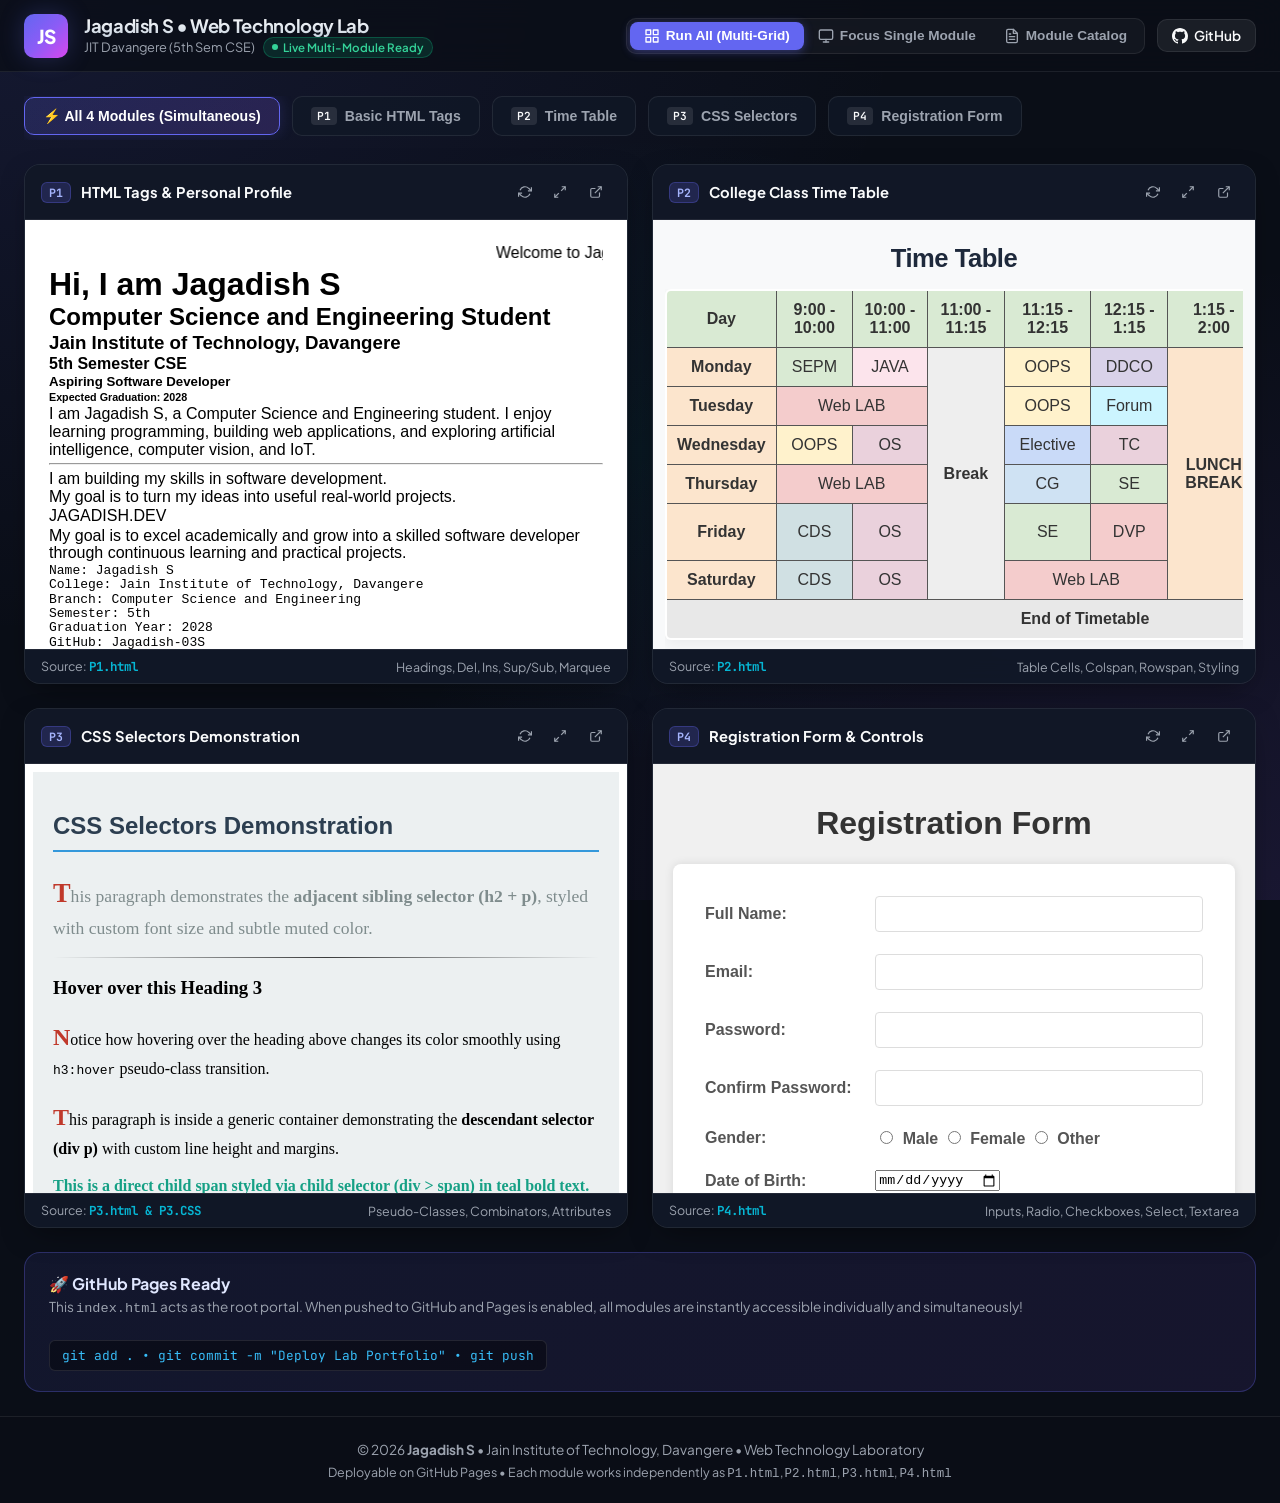
==== commit ba12eab5: "fix: resolve iframe height collapse and ensure full timetable display in focus view" ====
--- a/index.html
+++ b/index.html
@@ -368,11 +368,17 @@
             flex: 1;
             background: #ffffff;
             position: relative;
+            display: flex;
+            flex-direction: column;
+            min-height: 0;
+            overflow: hidden;
         }
 
         .card-iframe {
             width: 100%;
             height: 100%;
+            flex: 1;
+            min-height: 100%;
             border: none;
             display: block;
             background: #ffffff;
@@ -403,6 +409,7 @@
             gap: 1rem;
             width: 100%;
             flex: 1;
+            min-height: 0;
         }
 
         .focused-view.active {
@@ -489,24 +496,31 @@
 
         .focus-stage {
             flex: 1;
-            min-height: 700px;
-            background: var(--bg-card);
+            width: 100%;
+            min-height: 750px;
+            height: calc(100vh - 250px);
+            background: rgba(17, 24, 39, 0.6);
             border: 1px solid var(--border-color);
             border-radius: var(--radius-lg);
-            overflow: hidden;
+            overflow: auto;
             display: flex;
             justify-content: center;
             align-items: stretch;
             padding: 0;
             position: relative;
+            box-shadow: 0 10px 30px -10px rgba(0, 0, 0, 0.5);
         }
 
         .focus-viewport-wrapper {
             width: 100%;
             height: 100%;
+            min-height: 100%;
+            display: flex;
+            flex-direction: column;
             margin: 0 auto;
-            transition: width 0.3s ease;
+            transition: max-width 0.3s cubic-bezier(0.4, 0, 0.2, 1);
             background: #ffffff;
+            position: relative;
             box-shadow: 0 0 40px rgba(0, 0, 0, 0.6);
         }
 
@@ -517,7 +531,7 @@
         }
 
         .focus-viewport-wrapper.mobile {
-            max-width: 390px;
+            max-width: 420px;
             border-left: 2px solid var(--border-color);
             border-right: 2px solid var(--border-color);
         }
@@ -525,8 +539,11 @@
         .focus-iframe {
             width: 100%;
             height: 100%;
+            min-height: 720px;
+            flex: 1;
             border: none;
             display: block;
+            background: #ffffff;
         }
 
         /* --------------------------------------------- */
@@ -930,9 +947,9 @@
                 </div>
             </div>
 
-            <div class="focus-stage">
+            <div class="focus-stage" id="focusStage">
                 <div class="focus-viewport-wrapper" id="focusWrapper">
-                    <iframe src="P1.html" id="focusFrame" class="focus-iframe" title="Active Focused Module"></iframe>
+                    <iframe src="P1.html" id="focusFrame" class="focus-iframe" title="Active Focused Module" onload="autoResizeFocusFrame()"></iframe>
                 </div>
             </div>
         </div>
@@ -1044,6 +1061,37 @@
 
     <!-- Interactive Script -->
     <script>
+        // Auto-resize focused iframe to match its document content height without clipping
+        function autoResizeFocusFrame() {
+            const frame = document.getElementById('focusFrame');
+            const stage = document.getElementById('focusStage');
+            if (!frame) return;
+
+            try {
+                if (frame.contentWindow && frame.contentWindow.document && frame.contentWindow.document.body) {
+                    const doc = frame.contentWindow.document;
+                    const contentHeight = Math.max(
+                        doc.body.scrollHeight || 0,
+                        doc.documentElement.scrollHeight || 0,
+                        doc.body.offsetHeight || 0,
+                        doc.documentElement.offsetHeight || 0
+                    );
+
+                    if (contentHeight > 200) {
+                        const targetHeight = Math.max(contentHeight + 35, 720);
+                        frame.style.height = targetHeight + 'px';
+                        frame.style.minHeight = targetHeight + 'px';
+                        if (stage) {
+                            stage.style.minHeight = (targetHeight + 10) + 'px';
+                            stage.style.height = (targetHeight + 10) + 'px';
+                        }
+                    }
+                }
+            } catch (e) {
+                // Cross-origin / local file protocol fallback: CSS min-height guarantees full height view
+            }
+        }
+
         // Switch between Multi-Grid, Focus Mode, and Catalog Overview
         function switchMainView(mode) {
             const multiView = document.getElementById('multiGridView');
@@ -1068,6 +1116,7 @@
                 
                 btnMulti.classList.add('active');
                 pillAll.classList.add('active');
+                if (history.replaceState) history.replaceState(null, '', '#multi');
             } else if (mode === 'focus') {
                 multiView.style.display = 'none';
                 focusView.classList.add('active');
@@ -1076,6 +1125,19 @@
                 overviewView.style.display = 'none';
                 
                 btnFocus.classList.add('active');
+
+                // If no module pill is active, activate the one corresponding to current focusFrame src
+                const activePill = document.querySelector('.module-selector-bar .module-tab-btn.active');
+                if (!activePill || activePill.id === 'pillAll') {
+                    const frame = document.getElementById('focusFrame');
+                    const src = (frame && frame.getAttribute('src')) || 'P1.html';
+                    if (src.includes('P2')) document.getElementById('pillP2')?.classList.add('active');
+                    else if (src.includes('P3')) document.getElementById('pillP3')?.classList.add('active');
+                    else if (src.includes('P4')) document.getElementById('pillP4')?.classList.add('active');
+                    else document.getElementById('pillP1')?.classList.add('active');
+                }
+
+                autoResizeFocusFrame();
             } else if (mode === 'overview') {
                 multiView.style.display = 'none';
                 focusView.classList.remove('active');
@@ -1084,6 +1146,7 @@
                 overviewView.style.display = 'grid';
                 
                 btnOverview.classList.add('active');
+                if (history.replaceState) history.replaceState(null, '', '#overview');
             }
         }
 
@@ -1095,6 +1158,15 @@
             const titleEl = document.getElementById('focusTitle');
             const descEl = document.getElementById('focusDesc');
             const openLink = document.getElementById('focusOpenLink');
+            const stage = document.getElementById('focusStage');
+
+            // Reset inline styles before loading new module
+            frame.style.height = '';
+            frame.style.minHeight = '720px';
+            if (stage) {
+                stage.style.minHeight = '750px';
+                stage.style.height = 'calc(100vh - 250px)';
+            }
 
             frame.src = filePath;
             titleEl.textContent = title;
@@ -1106,6 +1178,10 @@
             if (tabElement) {
                 tabElement.classList.add('active');
             }
+
+            // Sync URL hash for direct bookmarking/sharing
+            const moduleId = filePath.replace('.html', '').toLowerCase();
+            if (history.replaceState) history.replaceState(null, '', '#' + moduleId);
         }
 
         // Reload iframe
@@ -1114,7 +1190,10 @@
             if (frame) {
                 const current = frame.src;
                 frame.src = '';
-                setTimeout(() => { frame.src = current; }, 50);
+                setTimeout(() => { 
+                    frame.src = current; 
+                    if (id === 'focusFrame') setTimeout(autoResizeFocusFrame, 200);
+                }, 50);
             }
         }
 
@@ -1130,7 +1209,29 @@
             } else if (device === 'mobile') {
                 wrapper.classList.add('mobile');
             }
-        }
+            setTimeout(autoResizeFocusFrame, 100);
+        }
+
+        // Auto-select based on URL hash on page load
+        window.addEventListener('DOMContentLoaded', () => {
+            const hash = (window.location.hash || '').toLowerCase();
+            if (hash === '#p1') {
+                selectFocusModule('P1.html', 'Program 1: HTML Formatting & Profile', 'Core HTML5 semantic & text tags', document.getElementById('pillP1'));
+            } else if (hash === '#p2') {
+                selectFocusModule('P2.html', 'Program 2: College Timetable', 'HTML tables, rowspans, and colspans', document.getElementById('pillP2'));
+            } else if (hash === '#p3') {
+                selectFocusModule('P3.html', 'Program 3: CSS Selectors Showcase', 'Adjacent sibling, attribute, pseudo selectors', document.getElementById('pillP3'));
+            } else if (hash === '#p4') {
+                selectFocusModule('P4.html', 'Program 4: Registration Form', 'Form controls, validation, table layout', document.getElementById('pillP4'));
+            } else if (hash === '#overview') {
+                switchMainView('overview');
+            } else {
+                switchMainView('multi');
+            }
+        });
+
+        // Also readjust when window resizes
+        window.addEventListener('resize', autoResizeFocusFrame);
     </script>
 </body>
 </html>
